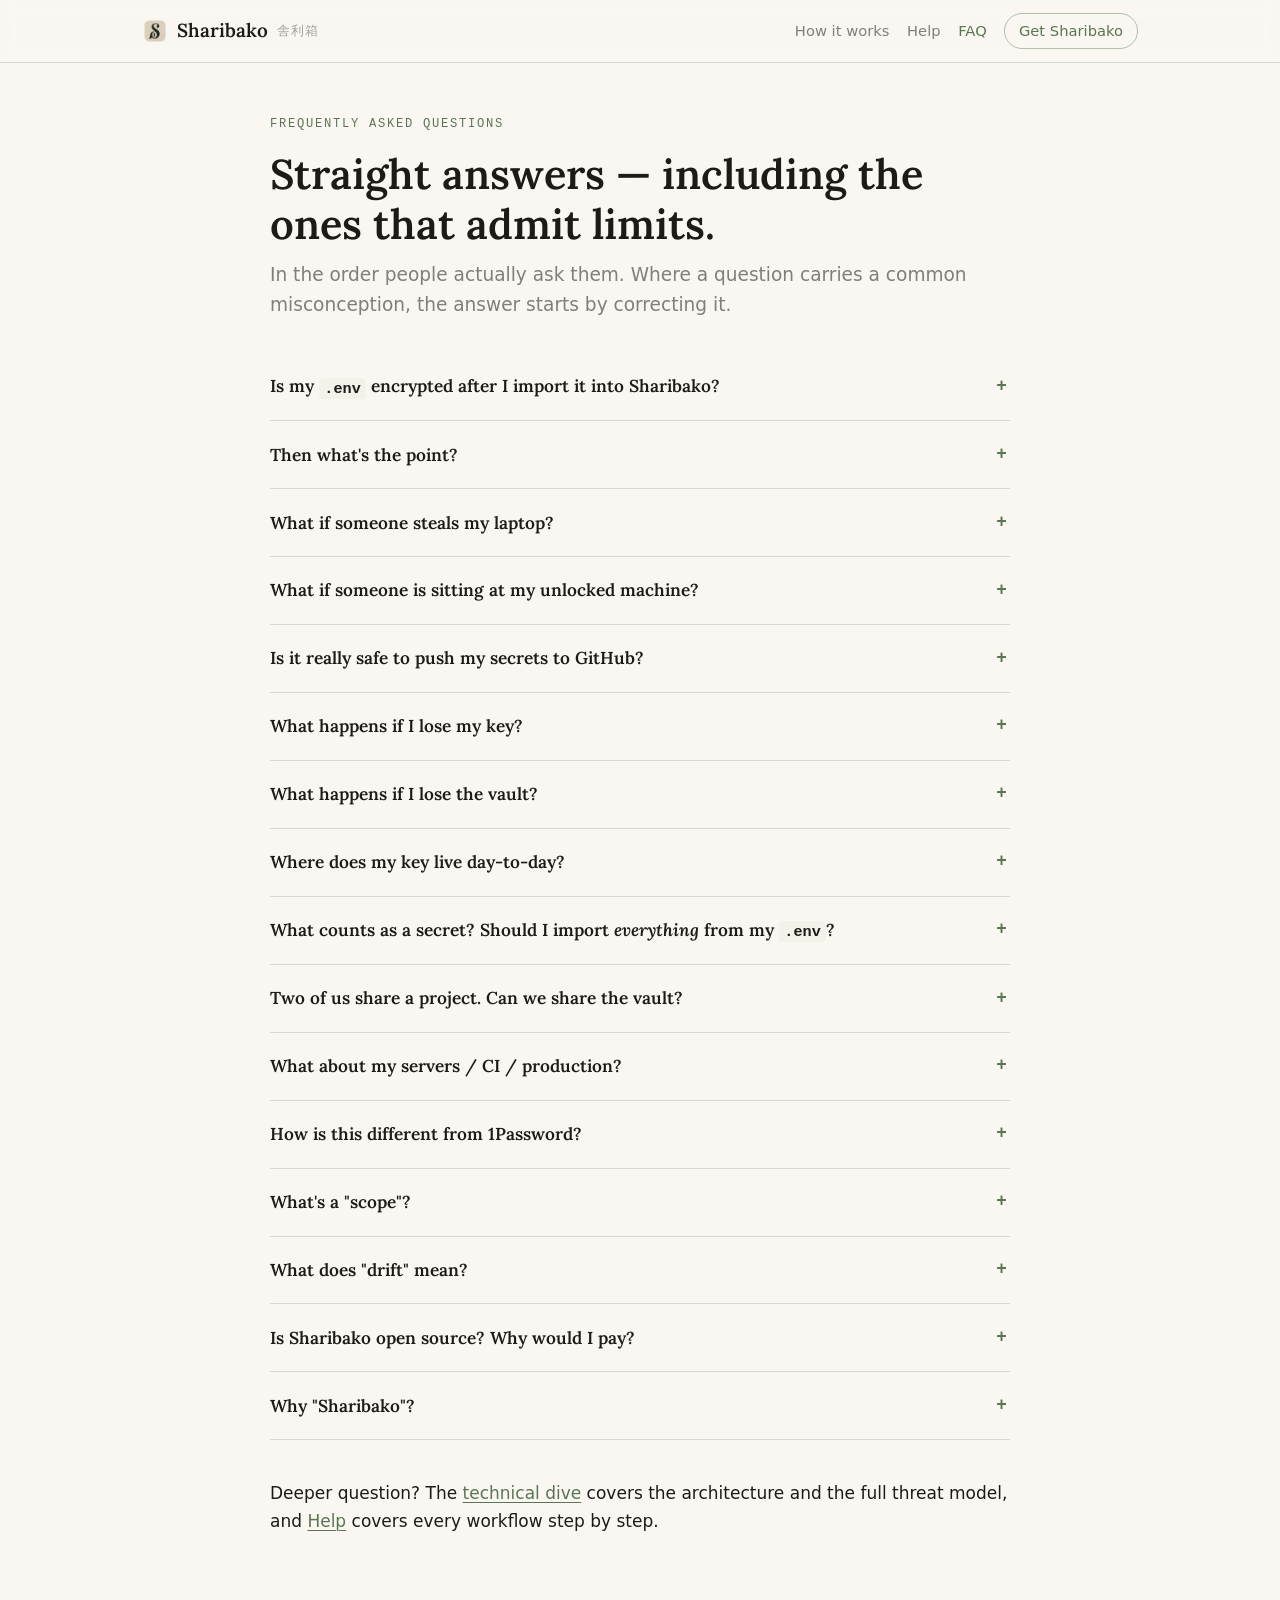
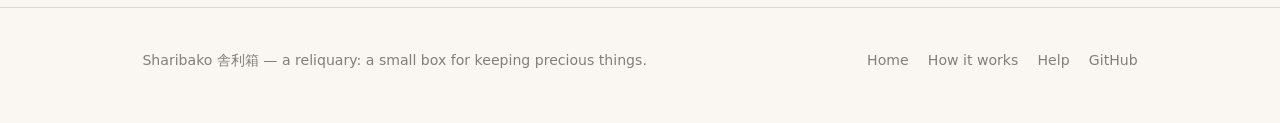
==== faq.html @ b9de1b6c "Sharibako site — first pass Landing page (audience-clear hero, theater honesty blurb, Payhip + GitHu" ====
<!DOCTYPE html>
<html lang="en">
<head>
  <meta charset="UTF-8" />
  <meta name="viewport" content="width=device-width, initial-scale=1.0" />
  <title>Sharibako FAQ — honest answers about secrets, encryption, and your vault</title>
  <meta name="description" content="Is my .env encrypted? What if my laptop is stolen? Is pushing secrets to GitHub safe? What if I lose my key? Straight answers, including the ones that admit limits." />
  <link rel="canonical" href="https://sharibako.sageframe.net/faq.html" />
  <link rel="icon" type="image/png" sizes="32x32" href="assets/icons/favicon-32.png" />
  <link rel="apple-touch-icon" href="assets/icons/apple-touch-icon.png" />
  <link rel="preconnect" href="https://fonts.googleapis.com" />
  <link rel="preconnect" href="https://fonts.gstatic.com" crossorigin />
  <link href="https://fonts.googleapis.com/css2?family=Lora:ital,wght@0,400;0,600;1,400;1,600&display=swap" rel="stylesheet" />
  <link rel="stylesheet" href="assets/css/site.css" />
</head>
<body>

<header class="site-header">
  <div class="header-inner">
    <a class="wordmark" href="/">
      <img src="assets/icons/app-icon.png" alt="" />
      Sharibako <span class="kanji">舎利箱</span>
    </a>
    <nav class="site-nav">
      <a href="how-it-works.html">How it works</a>
      <a href="help.html">Help</a>
      <a href="faq.html" aria-current="page">FAQ</a>
      <a class="nav-cta" href="/#get">Get Sharibako</a>
    </nav>
  </div>
</header>

<div class="page narrow prose">
  <div class="kicker">Frequently asked questions</div>
  <h1>Straight answers — including the ones that admit limits.</h1>
  <p class="lede">In the order people actually ask them. Where a question
  carries a common misconception, the answer starts by correcting it.</p>

  <div class="faq-list">

    <details>
      <summary>Is my <code>.env</code> encrypted after I import it into Sharibako?</summary>
      <div class="answer">
        <p><strong>No — and that's deliberate.</strong> Your tools need to read
        that file; encrypting it would break them or require decrypting it
        constantly, which protects nothing on a live machine. Importing makes
        an <em>encrypted copy</em> in the vault. The <code>.env</code> in your
        project stays exactly as it was — except now it's disposable, because
        the vault can regenerate it.</p>
      </div>
    </details>

    <details>
      <summary>Then what's the point?</summary>
      <div class="answer">
        <p>Before Sharibako, each <code>.env</code> was the only copy of its
        secrets — unbackable, unversioned, unrotatable, one
        <code>git add .</code> from disaster. After, the canonical copy is
        encrypted, versioned, backed up to a remote that only sees ciphertext,
        and shared keys live once instead of eight times. The working file
        goes from <strong>single point of failure</strong> to
        <strong>cache</strong>.</p>
      </div>
    </details>

    <details>
      <summary>What if someone steals my laptop?</summary>
      <div class="answer">
        <p>FileVault — Mac full-disk encryption, on by default — is your
        protection there, for everything on the disk, <code>.env</code> files
        included. Sharibako adds that the vault's contents are ciphertext even
        <em>inside</em> the disk image, and your decryption key is in the
        Keychain, which the thief can't open without your fingerprint or
        password.</p>
      </div>
    </details>

    <details>
      <summary>What if someone is sitting at my unlocked machine?</summary>
      <div class="answer">
        <p>Then they are you, as far as the machine is concerned — they can
        read your browser sessions, your SSH keys, and any <code>.env</code>
        file. <strong>No dev-secret tool can protect a live, unlocked session,
        and any that claims to is selling theater.</strong> What Sharibako
        gates behind Touch&nbsp;ID is the <em>vault</em>: revealing a stored
        secret's value, decrypting for materialize or run. The blast radius of
        an unlocked machine is your working files — not your whole vault.</p>
      </div>
    </details>

    <details>
      <summary>Is it really safe to push my secrets to GitHub?</summary>
      <div class="answer">
        <p>The remote only ever receives age-encrypted files — ciphertext.
        Without your private key (which never leaves your machine and
        Keychain), the repo's contents are noise. Use a private repo anyway:
        defense in depth, and the <em>names</em> of your scopes and keys are
        metadata you may not want public. One honest caveat: git history
        retains old ciphertext forever, so treat "delete from vault" as "stop
        using," not "erase from time."</p>
      </div>
    </details>

    <details>
      <summary>What happens if I lose my key?</summary>
      <div class="answer">
        <p><strong>You lose the vault.</strong> That is the deal with real
        encryption — there is no recovery email. This is why first-run makes
        you save a backup copy of the key and verifies you actually did. Keep
        that backup somewhere durable: iCloud Drive, a printed copy, a
        password manager. Vault + key = everything; vault − key = nothing.</p>
      </div>
    </details>

    <details>
      <summary>What happens if I lose the vault?</summary>
      <div class="answer">
        <p>If you configured a remote: <code>git clone</code>, restore your
        key, materialize — you're back. If you never set a remote and the disk
        is gone, the vault is gone. <strong>Set the remote.</strong> It's one
        field in first-run.</p>
      </div>
    </details>

    <details>
      <summary>Where does my key live day-to-day?</summary>
      <div class="answer">
        <p>In the macOS Keychain, stored so that reading it requires user
        presence — Touch&nbsp;ID or your password. When Sharibako needs it, it
        asks, uses it, and scrubs the temporary copy. A successful
        Touch&nbsp;ID is reused for five minutes so bulk operations don't
        prompt you per secret.</p>
      </div>
    </details>

    <details>
      <summary>What counts as a secret? Should I import <em>everything</em> from my <code>.env</code>?</summary>
      <div class="answer">
        <p>Import anything you'd have to rotate if it leaked. Skip pure
        configuration — ports, hostnames, flags — that belongs in git,
        visibly. Sharibako's import lets you decide per key: import it, mark
        it shared, leave it alone, or skip it.</p>
      </div>
    </details>

    <details>
      <summary>Two of us share a project. Can we share the vault?</summary>
      <div class="answer">
        <p>Two humans who trust each other can share the vault repo and the
        key — it works fine. What Sharibako doesn't have is <em>team
        features</em>: no per-person access, no audit log of who read what, no
        revoking one person. When you need those, you've outgrown the tool —
        use a team secret manager.</p>
      </div>
    </details>

    <details>
      <summary>What about my servers / CI / production?</summary>
      <div class="answer">
        <p>Out of scope, honestly. <code>run</code> and
        <code>materialize</code> are for humans at dev machines. Production
        secrets belong in your platform's secret manager — AWS Secrets
        Manager, Vault, your PaaS's env config — which exist precisely for
        unattended machines. Sharibako is for the laptop end of the
        pipeline.</p>
      </div>
    </details>

    <details>
      <summary>How is this different from 1Password?</summary>
      <div class="answer">
        <p>A password manager stores secrets; it doesn't know what a project
        is. Sharibako is project-shaped: it knows which directory maps to
        which secrets, writes and regenerates <code>.env</code> files, detects
        drift, injects into processes, and de-duplicates keys across projects.
        Keep your logins in the password manager; keep your project secrets
        somewhere that understands projects. (And keep your key
        <em>backup</em> in the password manager — good pairing.)</p>
      </div>
    </details>

    <details>
      <summary>What's a "scope"?</summary>
      <div class="answer">
        <p>One project's slice of the vault — usually one repo ↔ one scope.
        The <code>.sharibako</code> marker file in your project directory
        records which scope it binds to and where the <code>.env</code> should
        be written. The marker contains no secrets.</p>
      </div>
    </details>

    <details>
      <summary>What does "drift" mean?</summary>
      <div class="answer">
        <p>Your <code>.env</code> says one thing, the vault says another —
        usually because you hand-edited the file. Check Drift shows exactly
        which keys differ, and you choose the winner: reconcile from the
        vault, or re-import the file's value.</p>
      </div>
    </details>

    <details>
      <summary>Is Sharibako open source? Why would I pay?</summary>
      <div class="answer">
        <p>Fully open source, GPL-3.0 — a security tool you can't read is a
        tool you're taking on faith. The paid download buys you the signed,
        notarized, ready-to-run build (no toolchain, no Gatekeeper fights) and
        supports development. Same code either way.</p>
      </div>
    </details>

    <details>
      <summary>Why "Sharibako"?</summary>
      <div class="answer">
        <p>舎利箱 — a reliquary: a small box for keeping precious things.
        That's the whole product in one word.</p>
      </div>
    </details>

  </div>

  <p style="margin-top:2.4rem;">Deeper question? The
  <a href="how-it-works.html">technical dive</a> covers the architecture and
  the full threat model, and <a href="help.html">Help</a> covers every
  workflow step by step.</p>
</div>

<footer class="site-footer">
  <div class="footer-inner">
    <div>Sharibako <span class="kanji">舎利箱</span> — a reliquary: a small box for keeping precious things.</div>
    <div class="footer-links">
      <a href="/">Home</a>
      <a href="how-it-works.html">How it works</a>
      <a href="help.html">Help</a>
      <a href="https://github.com/sageframe-no-kaji/sharibako" target="_blank" rel="noopener">GitHub</a>
    </div>
  </div>
</footer>

</body>
</html>
---- assets/css/site.css ----
/* Sharibako — site styles.
   Wears the pālana palette the app itself wears: warm paper grounds,
   moss accent, rust for warnings. Light + dark via prefers-color-scheme. */

:root {
  --ground: #FAF7F3;
  --ground-deep: #F4F1EA;
  --panel: #EDEEF1;
  --ink: #1D1B18;
  --ink-faint: rgba(29, 27, 24, 0.55);
  --ink-ghost: rgba(29, 27, 24, 0.38);
  --accent: #5A7552;
  --accent-deep: #48603F;
  --alarm: #984D3C;
  --umber: #945C2E;
  --hairline: rgba(29, 27, 24, 0.14);
  --wash: rgba(90, 117, 82, 0.08);
  --wash-strong: rgba(90, 117, 82, 0.16);
  --alarm-wash: rgba(152, 77, 60, 0.08);
  --term-bg: #24221E;
  --term-ink: #ECE7DF;
  --serif: "Lora", Georgia, "Times New Roman", serif;
  --sans: -apple-system, BlinkMacSystemFont, "Segoe UI", system-ui, sans-serif;
  --mono: ui-monospace, "SF Mono", SFMono-Regular, Menlo, Consolas, monospace;
}

@media (prefers-color-scheme: dark) {
  :root {
    --ground: #1B1A17;
    --ground-deep: #24221E;
    --panel: #20222A;
    --ink: #ECE7DF;
    --ink-faint: rgba(236, 231, 223, 0.6);
    --ink-ghost: rgba(236, 231, 223, 0.4);
    --accent: #7E9B72;
    --accent-deep: #93AE88;
    --alarm: #C56B57;
    --umber: #BF8A52;
    --hairline: rgba(236, 231, 223, 0.15);
    --wash: rgba(126, 155, 114, 0.13);
    --wash-strong: rgba(126, 155, 114, 0.22);
    --alarm-wash: rgba(197, 107, 87, 0.12);
    --term-bg: #14130F;
    --term-ink: #ECE7DF;
  }
}

* { margin: 0; padding: 0; box-sizing: border-box; }

html { scroll-behavior: smooth; }

body {
  background: var(--ground);
  color: var(--ink);
  font-family: var(--sans);
  font-size: 17px;
  line-height: 1.65;
  -webkit-font-smoothing: antialiased;
}

::selection { background: var(--wash-strong); }

img { max-width: 100%; display: block; }

a { color: var(--accent); text-decoration-thickness: 1px; text-underline-offset: 3px; }
a:hover { color: var(--accent-deep); }

code, .mono {
  font-family: var(--mono);
  font-size: 0.88em;
  background: var(--ground-deep);
  border-radius: 4px;
  padding: 0.1em 0.35em;
}

/* ---------- header ---------- */

.site-header {
  border-bottom: 1px solid var(--hairline);
  background: color-mix(in srgb, var(--ground) 88%, transparent);
  backdrop-filter: blur(10px);
  position: sticky;
  top: 0;
  z-index: 20;
}

.header-inner {
  max-width: 1040px;
  margin: 0 auto;
  padding: 0.8rem 1.4rem;
  display: flex;
  align-items: center;
  gap: 1.2rem;
}

.wordmark {
  display: flex;
  align-items: center;
  gap: 0.55rem;
  text-decoration: none;
  color: var(--ink);
  font-family: var(--serif);
  font-size: 1.18rem;
  font-weight: 600;
}
.wordmark img { width: 26px; height: 26px; border-radius: 6px; }
.wordmark .kanji { font-size: 0.8rem; color: var(--ink-ghost); font-weight: 400; letter-spacing: 0.08em; }

.site-nav { margin-left: auto; display: flex; gap: 1.1rem; align-items: center; }
.site-nav a {
  color: var(--ink-faint);
  text-decoration: none;
  font-size: 0.92rem;
}
.site-nav a:hover { color: var(--ink); }
.site-nav a[aria-current="page"] { color: var(--accent); }
.site-nav .nav-cta {
  color: var(--accent);
  border: 1px solid color-mix(in srgb, var(--accent) 45%, transparent);
  padding: 0.32rem 0.85rem;
  border-radius: 999px;
}
.site-nav .nav-cta:hover { background: var(--wash); color: var(--accent-deep); }

@media (max-width: 640px) {
  .site-nav { gap: 0.75rem; }
  .site-nav a { font-size: 0.85rem; }
  .wordmark .kanji { display: none; }
}

/* ---------- layout ---------- */

.page { max-width: 1040px; margin: 0 auto; padding: 0 1.4rem; }
.narrow { max-width: 740px; margin-left: auto; margin-right: auto; }

section { padding: 4.2rem 0; }
section + section { border-top: 1px solid var(--hairline); }

.kicker {
  font-family: var(--mono);
  font-size: 0.76rem;
  letter-spacing: 0.14em;
  text-transform: uppercase;
  color: var(--accent);
  margin-bottom: 0.9rem;
}

h1, h2, h3 { font-family: var(--serif); font-weight: 600; line-height: 1.22; }
h2 { font-size: 1.9rem; margin-bottom: 1.1rem; }
h3 { font-size: 1.18rem; margin: 1.8rem 0 0.5rem; }

p + p { margin-top: 0.9rem; }
.lede { font-size: 1.16rem; color: var(--ink-faint); }

/* ---------- hero ---------- */

.hero { padding: 5rem 0 4rem; border-bottom: 1px solid var(--hairline); }
.hero-grid { display: grid; grid-template-columns: 1.25fr 1fr; gap: 3rem; align-items: center; }
@media (max-width: 820px) { .hero-grid { grid-template-columns: 1fr; } }

.hero h1 {
  font-size: clamp(2.2rem, 5vw, 3.2rem);
  margin: 0.4rem 0 1.1rem;
}
.hero h1 em { font-style: italic; color: var(--accent); }

.hero .sub { font-size: 1.14rem; color: var(--ink-faint); max-width: 34em; }

.hero-actions { display: flex; gap: 0.8rem; margin-top: 1.8rem; flex-wrap: wrap; align-items: center; }

.btn {
  display: inline-flex;
  align-items: center;
  gap: 0.45rem;
  font-size: 0.98rem;
  font-weight: 550;
  text-decoration: none;
  border-radius: 10px;
  padding: 0.65rem 1.3rem;
  border: 1px solid transparent;
}
.btn-primary { background: var(--accent); color: #FAF7F3; }
.btn-primary:hover { background: var(--accent-deep); color: #FAF7F3; }
.btn-ghost { border-color: var(--hairline); color: var(--ink); }
.btn-ghost:hover { background: var(--ground-deep); color: var(--ink); }

.hero-note { font-size: 0.85rem; color: var(--ink-ghost); margin-top: 0.9rem; }

/* the one-sentence principle block */
.principle {
  margin-top: 2.2rem;
  border-left: 3px solid var(--accent);
  background: var(--wash);
  border-radius: 0 10px 10px 0;
  padding: 1rem 1.3rem;
  font-family: var(--serif);
  font-size: 1.12rem;
  font-style: italic;
}

/* ---------- terminal mock ---------- */

.terminal {
  background: var(--term-bg);
  color: var(--term-ink);
  border-radius: 12px;
  box-shadow: 0 18px 44px rgba(29, 27, 24, 0.18);
  overflow: hidden;
  font-family: var(--mono);
  font-size: 0.82rem;
  line-height: 1.75;
}
.terminal-bar {
  display: flex;
  gap: 6px;
  padding: 0.6rem 0.85rem;
  background: rgba(255, 255, 255, 0.05);
  border-bottom: 1px solid rgba(255, 255, 255, 0.07);
}
.terminal-bar span { width: 11px; height: 11px; border-radius: 50%; background: rgba(255,255,255,0.16); }
.terminal-bar span:first-child { background: #C56B57; }
.terminal-bar span:nth-child(2) { background: #BF8A52; }
.terminal-bar span:nth-child(3) { background: #7E9B72; }
.terminal-body { padding: 1rem 1.2rem 1.2rem; overflow-x: auto; }
.terminal-body .p { color: #7E9B72; }
.terminal-body .c { color: rgba(236, 231, 223, 0.45); }
.terminal-body .k { color: #BF8A52; }

/* ---------- flow diagram ---------- */

.flow {
  display: flex;
  align-items: stretch;
  gap: 0;
  margin: 2.4rem 0 0.6rem;
  flex-wrap: wrap;
  justify-content: center;
}
.flow-node {
  flex: 1 1 200px;
  max-width: 280px;
  border: 1px solid var(--hairline);
  border-radius: 12px;
  background: var(--ground-deep);
  padding: 1.1rem 1.2rem;
  text-align: center;
}
.flow-node.vault {
  background: var(--wash);
  border-color: color-mix(in srgb, var(--accent) 40%, transparent);
}
.flow-node .glyph { font-size: 1.5rem; margin-bottom: 0.3rem; }
.flow-node h4 { font-family: var(--serif); font-size: 1.02rem; margin-bottom: 0.25rem; }
.flow-node p { font-size: 0.84rem; color: var(--ink-faint); line-height: 1.5; }
.flow-arrow {
  align-self: center;
  padding: 0 0.9rem;
  color: var(--ink-ghost);
  font-size: 1.3rem;
}
@media (max-width: 760px) {
  .flow { flex-direction: column; align-items: center; }
  .flow-arrow { transform: rotate(90deg); padding: 0.4rem 0; }
  .flow-node { width: 100%; max-width: 380px; }
}

/* ---------- cards ---------- */

.cards { display: grid; grid-template-columns: repeat(3, 1fr); gap: 1.1rem; margin-top: 2rem; }
@media (max-width: 820px) { .cards { grid-template-columns: 1fr; } }

.card {
  border: 1px solid var(--hairline);
  border-radius: 14px;
  padding: 1.5rem 1.4rem;
  background: var(--ground-deep);
}
.card .num {
  font-family: var(--mono);
  font-size: 0.78rem;
  color: var(--accent);
  letter-spacing: 0.1em;
  margin-bottom: 0.6rem;
}
.card h3 { font-size: 1.12rem; margin: 0 0 0.5rem; }
.card p { font-size: 0.94rem; color: var(--ink-faint); }
.card code { background: color-mix(in srgb, var(--ground) 70%, transparent); }

/* ---------- honesty / callout blocks ---------- */

.callout {
  border: 1px solid var(--hairline);
  border-radius: 14px;
  padding: 1.6rem 1.7rem;
  margin-top: 2rem;
  background: var(--ground-deep);
}
.callout.rust {
  border-color: color-mix(in srgb, var(--alarm) 35%, transparent);
  background: var(--alarm-wash);
}
.callout h3 { margin-top: 0; }
.callout .kicker { color: var(--alarm); }

/* ---------- pricing ---------- */

.pricing { display: grid; grid-template-columns: 1fr 1fr; gap: 1.2rem; margin-top: 2.2rem; }
@media (max-width: 720px) { .pricing { grid-template-columns: 1fr; } }
.price-card {
  border: 1px solid var(--hairline);
  border-radius: 16px;
  padding: 1.9rem 1.7rem;
  background: var(--ground-deep);
  display: flex;
  flex-direction: column;
  gap: 0.7rem;
}
.price-card.featured { border-color: color-mix(in srgb, var(--accent) 50%, transparent); background: var(--wash); }
.price-card .price { font-family: var(--serif); font-size: 2rem; }
.price-card .price small { font-size: 0.9rem; color: var(--ink-faint); font-family: var(--sans); }
.price-card ul { list-style: none; font-size: 0.92rem; color: var(--ink-faint); }
.price-card li { padding: 0.22rem 0 0.22rem 1.4rem; position: relative; }
.price-card li::before { content: "✓"; position: absolute; left: 0; color: var(--accent); }
.price-card .btn { margin-top: auto; justify-content: center; }

/* ---------- prose pages (how-it-works, help) ---------- */

.prose { padding: 3.2rem 0 4.5rem; }
.prose h1 { font-size: clamp(1.9rem, 4.5vw, 2.6rem); margin-bottom: 0.6rem; }
.prose h2 { font-size: 1.5rem; margin: 2.6rem 0 0.8rem; padding-top: 2rem; border-top: 1px solid var(--hairline); }
.prose h2:first-of-type { border-top: none; padding-top: 0; }
.prose h3 { font-size: 1.12rem; }
.prose ul, .prose ol { padding-left: 1.4rem; margin: 0.8rem 0; }
.prose li { margin: 0.35rem 0; }
.prose li::marker { color: var(--accent); }
.prose table { border-collapse: collapse; width: 100%; margin: 1.2rem 0; font-size: 0.92rem; display: block; overflow-x: auto; }
.prose th, .prose td { text-align: left; padding: 0.55rem 0.9rem; border-bottom: 1px solid var(--hairline); }
.prose th { font-family: var(--mono); font-size: 0.75rem; letter-spacing: 0.08em; text-transform: uppercase; color: var(--ink-faint); }
.prose blockquote {
  border-left: 3px solid var(--accent);
  background: var(--wash);
  border-radius: 0 10px 10px 0;
  padding: 0.9rem 1.2rem;
  margin: 1.2rem 0;
  font-family: var(--serif);
  font-style: italic;
}
.prose pre {
  background: var(--term-bg);
  color: var(--term-ink);
  font-family: var(--mono);
  font-size: 0.82rem;
  line-height: 1.7;
  border-radius: 10px;
  padding: 1rem 1.2rem;
  overflow-x: auto;
  margin: 1rem 0;
}
.prose pre code { background: none; padding: 0; font-size: inherit; }

/* two-column help layout */
.help-layout { display: grid; grid-template-columns: 220px 1fr; gap: 3rem; align-items: start; padding: 3rem 0 4.5rem; }
@media (max-width: 860px) { .help-layout { grid-template-columns: 1fr; } .help-toc { position: static; } }
.help-toc {
  position: sticky;
  top: 4.6rem;
  font-size: 0.88rem;
  border-left: 1px solid var(--hairline);
  padding-left: 1rem;
}
.help-toc a { display: block; color: var(--ink-faint); text-decoration: none; padding: 0.22rem 0; }
.help-toc a:hover { color: var(--accent); }
.help-toc .toc-head { font-family: var(--mono); font-size: 0.72rem; letter-spacing: 0.12em; text-transform: uppercase; color: var(--ink-ghost); margin: 0.9rem 0 0.3rem; }
.help-toc .toc-head:first-child { margin-top: 0; }

/* ---------- FAQ ---------- */

.faq-list { margin-top: 2rem; }
.faq-list details {
  border-bottom: 1px solid var(--hairline);
  padding: 0.3rem 0;
}
.faq-list summary {
  cursor: pointer;
  font-family: var(--serif);
  font-size: 1.08rem;
  font-weight: 600;
  padding: 0.9rem 2rem 0.9rem 0;
  list-style: none;
  position: relative;
}
.faq-list summary::-webkit-details-marker { display: none; }
.faq-list summary::after {
  content: "+";
  position: absolute;
  right: 0.2rem;
  top: 50%;
  transform: translateY(-50%);
  color: var(--accent);
  font-family: var(--mono);
  font-size: 1.1rem;
}
.faq-list details[open] summary::after { content: "–"; }
.faq-list .answer { padding: 0 0 1.2rem; color: var(--ink-faint); max-width: 60em; }
.faq-list .answer strong { color: var(--ink); }

/* ---------- footer ---------- */

.site-footer {
  border-top: 1px solid var(--hairline);
  padding: 2.6rem 0 3.2rem;
  font-size: 0.88rem;
  color: var(--ink-faint);
}
.footer-inner { max-width: 1040px; margin: 0 auto; padding: 0 1.4rem; display: flex; flex-wrap: wrap; gap: 1.4rem; justify-content: space-between; align-items: center; }
.footer-links { display: flex; gap: 1.2rem; flex-wrap: wrap; }
.footer-links a { color: var(--ink-faint); text-decoration: none; }
.footer-links a:hover { color: var(--accent); }
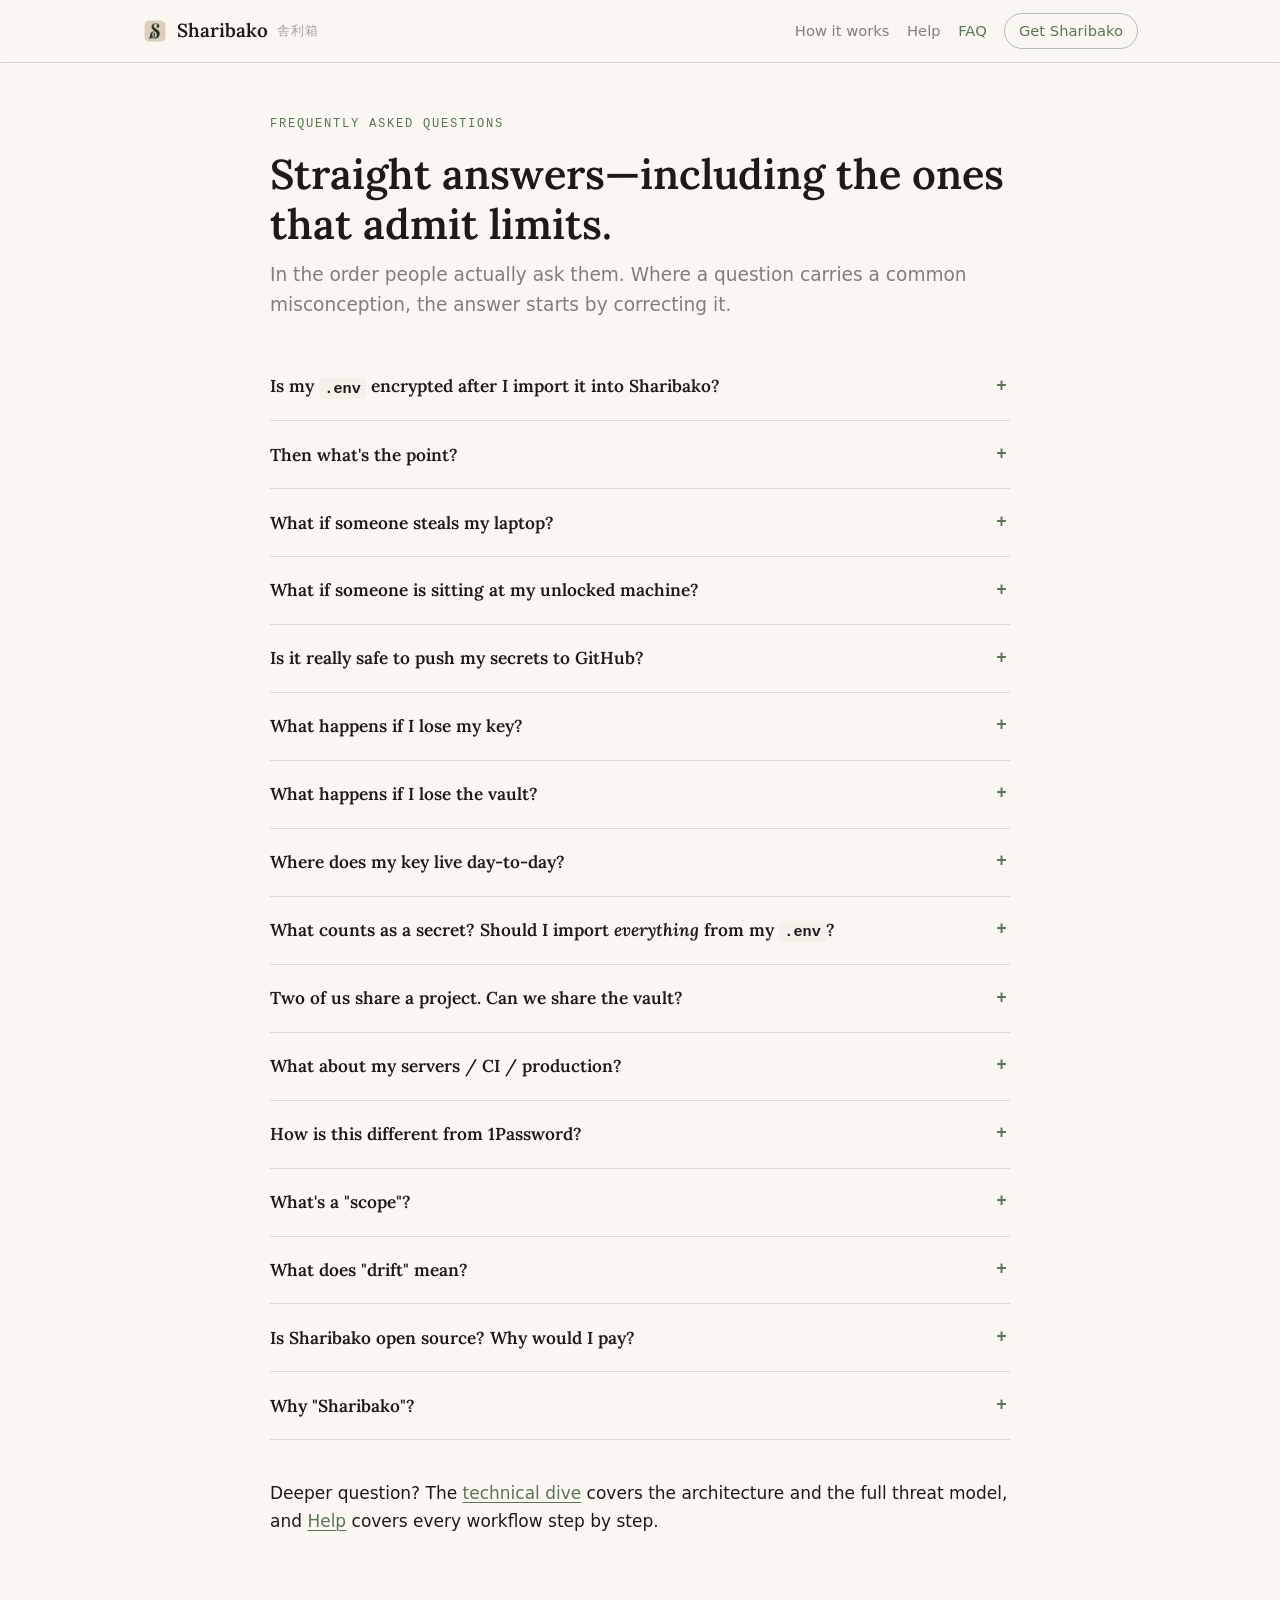
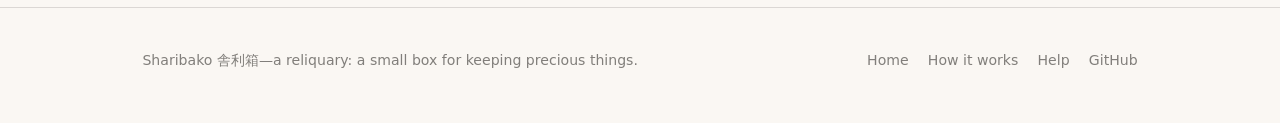
==== commit e4827091: "Chicago-style em dashes throughout — word—word, no spaces" ====
--- a/faq.html
+++ b/faq.html
@@ -3,7 +3,7 @@
 <head>
   <meta charset="UTF-8" />
   <meta name="viewport" content="width=device-width, initial-scale=1.0" />
-  <title>Sharibako FAQ — honest answers about secrets, encryption, and your vault</title>
+  <title>Sharibako FAQ—honest answers about secrets, encryption, and your vault</title>
   <meta name="description" content="Is my .env encrypted? What if my laptop is stolen? Is pushing secrets to GitHub safe? What if I lose my key? Straight answers, including the ones that admit limits." />
   <link rel="canonical" href="https://sharibako.sageframe.net/faq.html" />
   <link rel="icon" type="image/png" sizes="32x32" href="assets/icons/favicon-32.png" />
@@ -32,7 +32,7 @@
 
 <div class="page narrow prose">
   <div class="kicker">Frequently asked questions</div>
-  <h1>Straight answers — including the ones that admit limits.</h1>
+  <h1>Straight answers—including the ones that admit limits.</h1>
   <p class="lede">In the order people actually ask them. Where a question
   carries a common misconception, the answer starts by correcting it.</p>
 
@@ -41,11 +41,11 @@
     <details>
       <summary>Is my <code>.env</code> encrypted after I import it into Sharibako?</summary>
       <div class="answer">
-        <p><strong>No — and that's deliberate.</strong> Your tools need to read
+        <p><strong>No—and that's deliberate.</strong> Your tools need to read
         that file; encrypting it would break them or require decrypting it
         constantly, which protects nothing on a live machine. Importing makes
         an <em>encrypted copy</em> in the vault. The <code>.env</code> in your
-        project stays exactly as it was — except now it's disposable, because
+        project stays exactly as it was—except now it's disposable, because
         the vault can regenerate it.</p>
       </div>
     </details>
@@ -54,7 +54,7 @@
       <summary>Then what's the point?</summary>
       <div class="answer">
         <p>Before Sharibako, each <code>.env</code> was the only copy of its
-        secrets — unbackable, unversioned, unrotatable, one
+        secrets—unbackable, unversioned, unrotatable, one
         <code>git add .</code> from disaster. After, the canonical copy is
         encrypted, versioned, backed up to a remote that only sees ciphertext,
         and shared keys live once instead of eight times. The working file
@@ -66,7 +66,7 @@
     <details>
       <summary>What if someone steals my laptop?</summary>
       <div class="answer">
-        <p>FileVault — Mac full-disk encryption, on by default — is your
+        <p>FileVault—Mac full-disk encryption, on by default—is your
         protection there, for everything on the disk, <code>.env</code> files
         included. Sharibako adds that the vault's contents are ciphertext even
         <em>inside</em> the disk image, and your decryption key is in the
@@ -78,20 +78,20 @@
     <details>
       <summary>What if someone is sitting at my unlocked machine?</summary>
       <div class="answer">
-        <p>Then they are you, as far as the machine is concerned — they can
+        <p>Then they are you, as far as the machine is concerned—they can
         read your browser sessions, your SSH keys, and any <code>.env</code>
         file. <strong>No dev-secret tool can protect a live, unlocked session,
         and any that claims to is selling theater.</strong> What Sharibako
         gates behind Touch&nbsp;ID is the <em>vault</em>: revealing a stored
         secret's value, decrypting for materialize or run. The blast radius of
-        an unlocked machine is your working files — not your whole vault.</p>
+        an unlocked machine is your working files—not your whole vault.</p>
       </div>
     </details>
 
     <details>
       <summary>Is it really safe to push my secrets to GitHub?</summary>
       <div class="answer">
-        <p>The remote only ever receives age-encrypted files — ciphertext.
+        <p>The remote only ever receives age-encrypted files—ciphertext.
         Without your private key (which never leaves your machine and
         Keychain), the repo's contents are noise. Use a private repo anyway:
         defense in depth, and the <em>names</em> of your scopes and keys are
@@ -105,7 +105,7 @@
       <summary>What happens if I lose my key?</summary>
       <div class="answer">
         <p><strong>You lose the vault.</strong> That is the deal with real
-        encryption — there is no recovery email. This is why first-run makes
+        encryption—there is no recovery email. This is why first-run makes
         you save a backup copy of the key and verifies you actually did. Keep
         that backup somewhere durable: iCloud Drive, a printed copy, a
         password manager. Vault + key = everything; vault − key = nothing.</p>
@@ -116,7 +116,7 @@
       <summary>What happens if I lose the vault?</summary>
       <div class="answer">
         <p>If you configured a remote: <code>git clone</code>, restore your
-        key, materialize — you're back. If you never set a remote and the disk
+        key, materialize—you're back. If you never set a remote and the disk
         is gone, the vault is gone. <strong>Set the remote.</strong> It's one
         field in first-run.</p>
       </div>
@@ -126,7 +126,7 @@
       <summary>Where does my key live day-to-day?</summary>
       <div class="answer">
         <p>In the macOS Keychain, stored so that reading it requires user
-        presence — Touch&nbsp;ID or your password. When Sharibako needs it, it
+        presence—Touch&nbsp;ID or your password. When Sharibako needs it, it
         asks, uses it, and scrubs the temporary copy. A successful
         Touch&nbsp;ID is reused for five minutes so bulk operations don't
         prompt you per secret.</p>
@@ -137,7 +137,7 @@
       <summary>What counts as a secret? Should I import <em>everything</em> from my <code>.env</code>?</summary>
       <div class="answer">
         <p>Import anything you'd have to rotate if it leaked. Skip pure
-        configuration — ports, hostnames, flags — that belongs in git,
+        configuration—ports, hostnames, flags—that belongs in git,
         visibly. Sharibako's import lets you decide per key: import it, mark
         it shared, leave it alone, or skip it.</p>
       </div>
@@ -147,7 +147,7 @@
       <summary>Two of us share a project. Can we share the vault?</summary>
       <div class="answer">
         <p>Two humans who trust each other can share the vault repo and the
-        key — it works fine. What Sharibako doesn't have is <em>team
+        key—it works fine. What Sharibako doesn't have is <em>team
         features</em>: no per-person access, no audit log of who read what, no
         revoking one person. When you need those, you've outgrown the tool —
         use a team secret manager.</p>
@@ -159,8 +159,8 @@
       <div class="answer">
         <p>Out of scope, honestly. <code>run</code> and
         <code>materialize</code> are for humans at dev machines. Production
-        secrets belong in your platform's secret manager — AWS Secrets
-        Manager, Vault, your PaaS's env config — which exist precisely for
+        secrets belong in your platform's secret manager—AWS Secrets
+        Manager, Vault, your PaaS's env config—which exist precisely for
         unattended machines. Sharibako is for the laptop end of the
         pipeline.</p>
       </div>
@@ -175,14 +175,14 @@
         drift, injects into processes, and de-duplicates keys across projects.
         Keep your logins in the password manager; keep your project secrets
         somewhere that understands projects. (And keep your key
-        <em>backup</em> in the password manager — good pairing.)</p>
+        <em>backup</em> in the password manager—good pairing.)</p>
       </div>
     </details>
 
     <details>
       <summary>What's a "scope"?</summary>
       <div class="answer">
-        <p>One project's slice of the vault — usually one repo ↔ one scope.
+        <p>One project's slice of the vault—usually one repo ↔ one scope.
         The <code>.sharibako</code> marker file in your project directory
         records which scope it binds to and where the <code>.env</code> should
         be written. The marker contains no secrets.</p>
@@ -202,7 +202,7 @@
     <details>
       <summary>Is Sharibako open source? Why would I pay?</summary>
       <div class="answer">
-        <p>Fully open source, GPL-3.0 — a security tool you can't read is a
+        <p>Fully open source, GPL-3.0—a security tool you can't read is a
         tool you're taking on faith. The paid download buys you the signed,
         notarized, ready-to-run build (no toolchain, no Gatekeeper fights) and
         supports development. Same code either way.</p>
@@ -212,7 +212,7 @@
     <details>
       <summary>Why "Sharibako"?</summary>
       <div class="answer">
-        <p>舎利箱 — a reliquary: a small box for keeping precious things.
+        <p>舎利箱—a reliquary: a small box for keeping precious things.
         That's the whole product in one word.</p>
       </div>
     </details>
@@ -227,7 +227,7 @@
 
 <footer class="site-footer">
   <div class="footer-inner">
-    <div>Sharibako <span class="kanji">舎利箱</span> — a reliquary: a small box for keeping precious things.</div>
+    <div>Sharibako <span class="kanji">舎利箱</span>—a reliquary: a small box for keeping precious things.</div>
     <div class="footer-links">
       <a href="/">Home</a>
       <a href="how-it-works.html">How it works</a>
--- a/assets/css/site.css
+++ b/assets/css/site.css
@@ -416,3 +416,89 @@
 .footer-links { display: flex; gap: 1.2rem; flex-wrap: wrap; }
 .footer-links a { color: var(--ink-faint); text-decoration: none; }
 .footer-links a:hover { color: var(--accent); }
+
+/* ---------- comparison matrix ---------- */
+
+.compare-wrap {
+  margin-top: 2rem;
+  border: 1px solid var(--hairline);
+  border-radius: 14px;
+  background: var(--ground-deep);
+  overflow-x: auto;
+  -webkit-overflow-scrolling: touch;
+}
+.compare {
+  border-collapse: separate;
+  border-spacing: 0;
+  width: 100%;
+  min-width: 640px;
+  font-size: 0.85rem;
+  line-height: 1.35;
+}
+.compare th, .compare td {
+  padding: 0.42rem 0.6rem;
+  text-align: center;
+  border-bottom: 1px solid var(--hairline);
+  vertical-align: middle;
+}
+.compare tr:last-child th, .compare tr:last-child td { border-bottom: none; }
+.compare thead th {
+  font-family: var(--serif);
+  font-size: 0.92rem;
+  font-weight: 600;
+  padding-top: 0.8rem;
+  padding-bottom: 0.6rem;
+  line-height: 1.2;
+}
+.compare thead .col-note {
+  display: block;
+  font-family: var(--sans);
+  font-size: 0.68rem;
+  font-weight: 400;
+  color: var(--ink-ghost);
+  margin-top: 0.1rem;
+}
+.compare tbody th {
+  text-align: left;
+  font-weight: 500;
+  font-family: var(--sans);
+  color: var(--ink);
+  min-width: 180px;
+  max-width: 240px;
+  position: sticky;
+  left: 0;
+  background: var(--ground-deep);
+  z-index: 1;
+}
+.compare tbody th small {
+  display: block;
+  font-weight: 400;
+  font-size: 0.7rem;
+  line-height: 1.25;
+  color: var(--ink-ghost);
+}
+/* the Sharibako column */
+.compare .hero-col {
+  background: var(--wash);
+  border-left: 1px solid color-mix(in srgb, var(--accent) 35%, transparent);
+  border-right: 1px solid color-mix(in srgb, var(--accent) 35%, transparent);
+}
+.compare thead .hero-col { border-top-left-radius: 10px; border-top-right-radius: 10px; }
+.compare thead .hero-col .badge {
+  display: inline-flex;
+  align-items: center;
+  gap: 0.3rem;
+}
+.compare thead .hero-col img { width: 18px; height: 18px; border-radius: 4px; display: inline-block; }
+
+.mark { font-family: var(--mono); font-size: 1.2rem; line-height: 1; }
+.mark.yes { color: var(--accent); font-weight: 700; }
+.mark.part { color: var(--umber); font-size: 1.05rem; }
+.mark.no { color: var(--ink-ghost); font-size: 0.95rem; }
+
+.compare-foot {
+  font-size: 0.8rem;
+  color: var(--ink-ghost);
+  margin-top: 0.8rem;
+}
+.compare-foot .mark { font-size: 0.9rem; }
